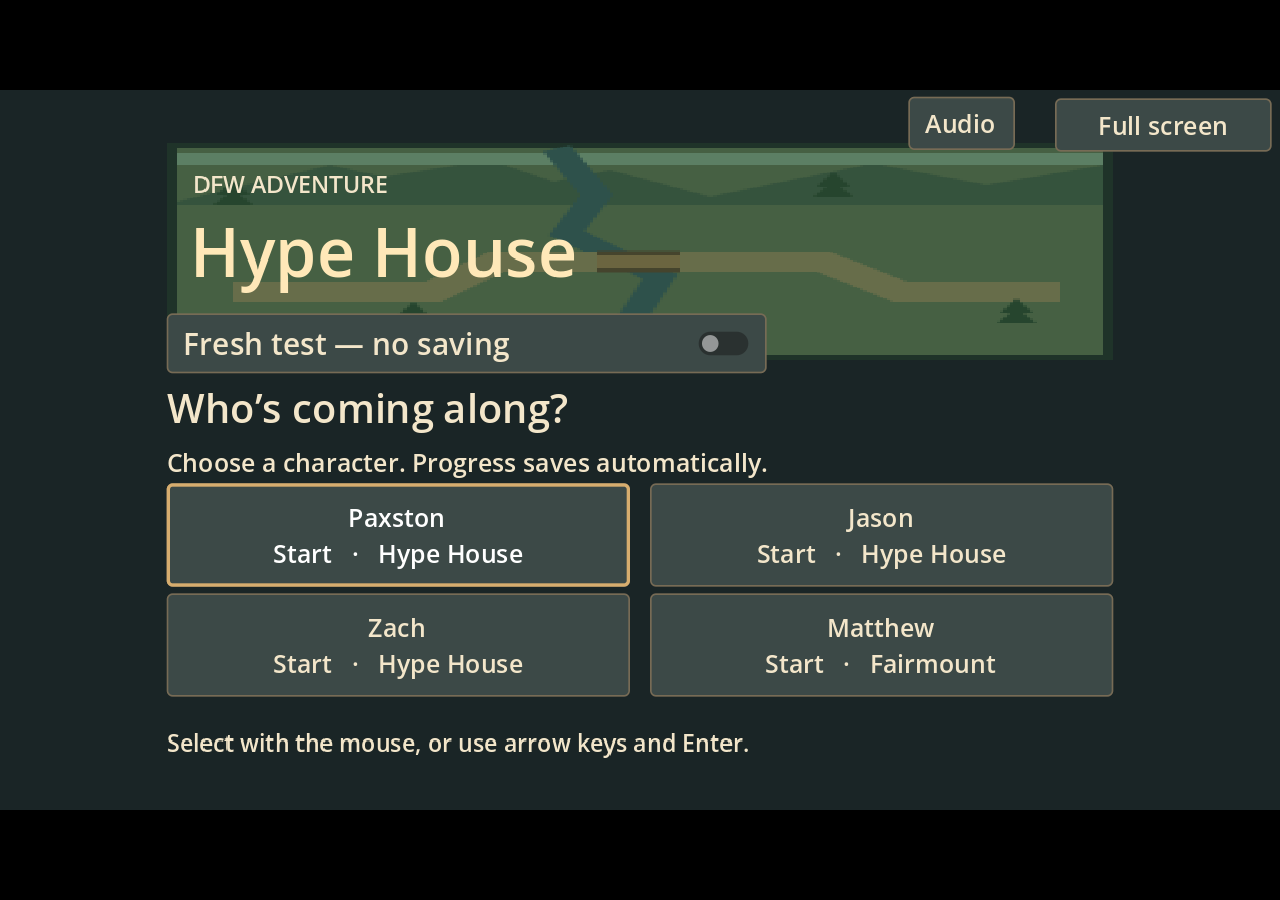
==== game/index.html @ cc2c7711 "Publish the Hype House playtest and DFW Adventure homepage" ====
<!DOCTYPE html>
<html lang="en">
	<head>
		<meta charset="utf-8">
		<meta name="viewport" content="width=device-width, user-scalable=no, initial-scale=1.0">
		<title>DFW Adventure</title>
		<style>
html, body, #canvas {
	margin: 0;
	padding: 0;
	border: 0;
}

body {
	color: white;
	background-color: black;
	overflow: hidden;
	touch-action: none;
}

#canvas {
	display: block;
}

#canvas:focus {
	outline: none;
}

#status, #status-splash, #status-progress {
	position: absolute;
	left: 0;
	right: 0;
}

#status, #status-splash {
	top: 0;
	bottom: 0;
}

#status {
	background-color: #242424;
	display: flex;
	flex-direction: column;
	justify-content: center;
	align-items: center;
	visibility: hidden;
}

#status-splash {
	max-height: 100%;
	max-width: 100%;
	margin: auto;
}

#status-splash.show-image--false {
	display: none;
}

#status-splash.fullsize--true {
	height: 100%;
	width: 100%;
	object-fit: contain;
}

#status-splash.use-filter--false {
	image-rendering: pixelated;
}

#status-progress, #status-notice {
	display: none;
}

#status-progress {
	bottom: 10%;
	width: 50%;
	margin: 0 auto;
}

#status-notice {
	background-color: #5b3943;
	border-radius: 0.5rem;
	border: 1px solid #9b3943;
	color: #e0e0e0;
	font-family: 'Noto Sans', 'Droid Sans', Arial, sans-serif;
	line-height: 1.3;
	margin: 0 2rem;
	overflow: hidden;
	padding: 1rem;
	text-align: center;
	z-index: 1;
}
		</style>
		<meta name="robots" content="noindex, nofollow">
	</head>
	<body>
		<canvas id="canvas">
			Your browser does not support the canvas tag.
		</canvas>

		<noscript>
			Your browser does not support JavaScript.
		</noscript>

		<div id="status">
			<img id="status-splash" class="show-image--true fullsize--true use-filter--true" src="index.png" alt="">
			<progress id="status-progress"></progress>
			<div id="status-notice"></div>
		</div>

		<script src="index.js"></script>
		<script>
const GODOT_CONFIG = {"args":[],"canvasResizePolicy":2,"emscriptenPoolSize":8,"ensureCrossOriginIsolationHeaders":true,"executable":"index","experimentalVK":false,"fileSizes":{"index.pck":10620804,"index.wasm":10054758},"focusCanvas":true,"gdextensionLibs":[],"godotPoolSize":4};
const GODOT_THREADS_ENABLED = false;
const engine = new Engine(GODOT_CONFIG);

(function () {
	const statusOverlay = document.getElementById('status');
	const statusProgress = document.getElementById('status-progress');
	const statusNotice = document.getElementById('status-notice');

	let initializing = true;
	let statusMode = '';

	function setStatusMode(mode) {
		if (statusMode === mode || !initializing) {
			return;
		}
		if (mode === 'hidden') {
			statusOverlay.remove();
			initializing = false;
			return;
		}
		statusOverlay.style.visibility = 'visible';
		statusProgress.style.display = mode === 'progress' ? 'block' : 'none';
		statusNotice.style.display = mode === 'notice' ? 'block' : 'none';
		statusMode = mode;
	}

	function setStatusNotice(text) {
		while (statusNotice.lastChild) {
			statusNotice.removeChild(statusNotice.lastChild);
		}
		const lines = text.split('\n');
		lines.forEach((line) => {
			statusNotice.appendChild(document.createTextNode(line));
			statusNotice.appendChild(document.createElement('br'));
		});
	}

	function displayFailureNotice(err) {
        parent.postMessage({type: 'dfw-game-error'}, location.origin);
		console.error(err);
		if (err instanceof Error) {
			setStatusNotice(err.message);
		} else if (typeof err === 'string') {
			setStatusNotice(err);
		} else {
			setStatusNotice('An unknown error occurred.');
		}
		setStatusMode('notice');
		initializing = false;
	}

	const missing = Engine.getMissingFeatures({
		threads: GODOT_THREADS_ENABLED,
	});

	if (missing.length !== 0) {
		if (GODOT_CONFIG['serviceWorker'] && GODOT_CONFIG['ensureCrossOriginIsolationHeaders'] && 'serviceWorker' in navigator) {
			let serviceWorkerRegistrationPromise;
			try {
				serviceWorkerRegistrationPromise = navigator.serviceWorker.getRegistration();
			} catch (err) {
				serviceWorkerRegistrationPromise = Promise.reject(new Error('Service worker registration failed.'));
			}
			// There's a chance that installing the service worker would fix the issue
			Promise.race([
				serviceWorkerRegistrationPromise.then((registration) => {
					if (registration != null) {
						return Promise.reject(new Error('Service worker already exists.'));
					}
					return registration;
				}).then(() => engine.installServiceWorker()),
				// For some reason, `getRegistration()` can stall
				new Promise((resolve) => {
					setTimeout(() => resolve(), 2000);
				}),
			]).then(() => {
				// Reload if there was no error.
				window.location.reload();
			}).catch((err) => {
				console.error('Error while registering service worker:', err);
			});
		} else {
			// Display the message as usual
			const missingMsg = 'Error\nThe following features required to run Godot projects on the Web are missing:\n';
			displayFailureNotice(missingMsg + missing.join('\n'));
		}
	} else {
		setStatusMode('progress');
		engine.startGame({
			'onProgress': function (current, total) {
				if (current > 0 && total > 0) {
					statusProgress.value = current;
					statusProgress.max = total;
				} else {
					statusProgress.removeAttribute('value');
					statusProgress.removeAttribute('max');
				}
			},
		}).then(() => {
			setStatusMode('hidden');
                parent.postMessage({type: 'dfw-game-started'}, location.origin);
		}, displayFailureNotice);
	}
}());
		</script>
	</body>
</html>
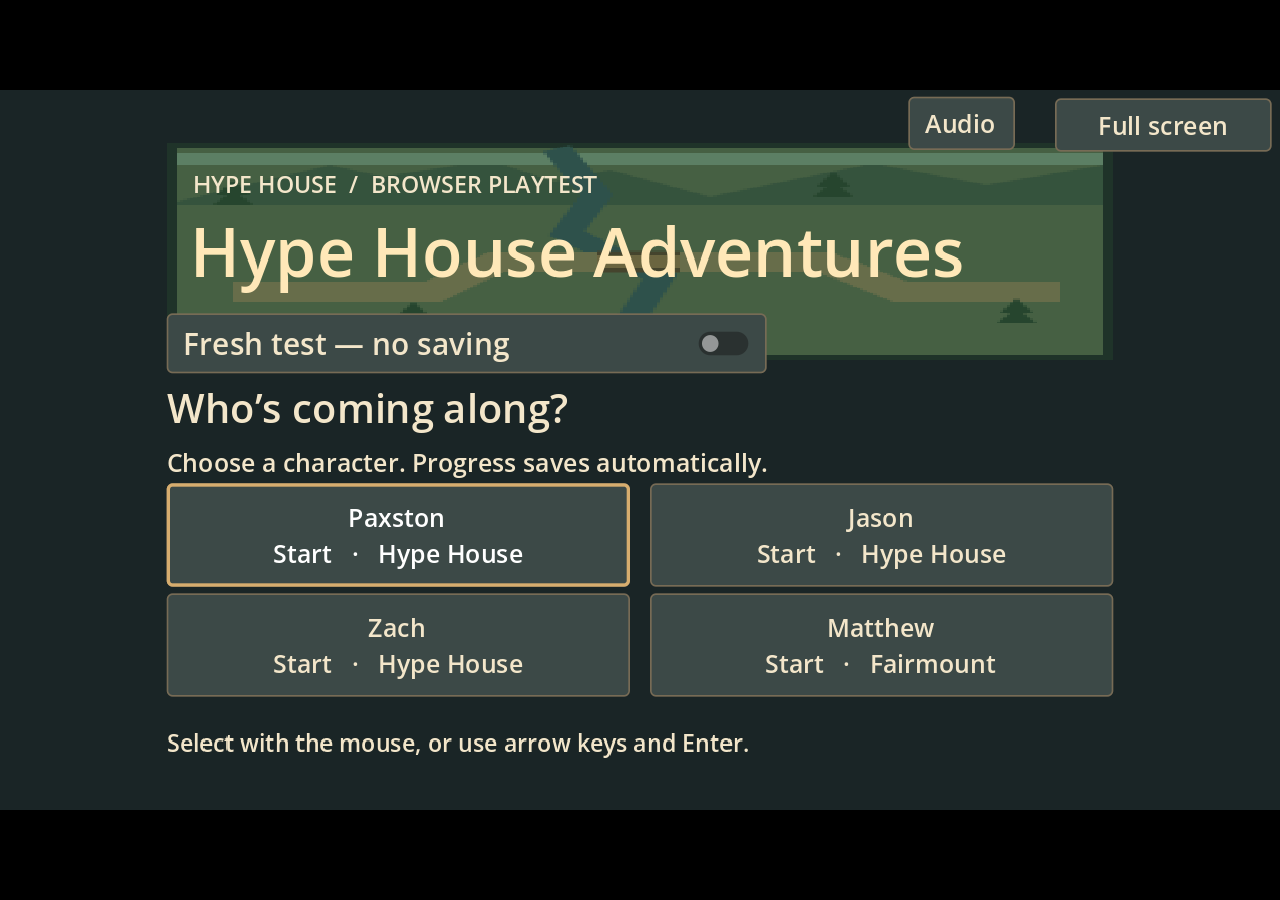
==== commit b561ed64: "Publish Hype House Adventures branding and the living room playtest cover" ====
--- a/game/index.html
+++ b/game/index.html
@@ -3,7 +3,7 @@
 	<head>
 		<meta charset="utf-8">
 		<meta name="viewport" content="width=device-width, user-scalable=no, initial-scale=1.0">
-		<title>DFW Adventure</title>
+		<title>Hype House Adventures</title>
 		<style>
 html, body, #canvas {
 	margin: 0;
@@ -109,7 +109,7 @@
 
 		<script src="index.js"></script>
 		<script>
-const GODOT_CONFIG = {"args":[],"canvasResizePolicy":2,"emscriptenPoolSize":8,"ensureCrossOriginIsolationHeaders":true,"executable":"index","experimentalVK":false,"fileSizes":{"index.pck":10620804,"index.wasm":10054758},"focusCanvas":true,"gdextensionLibs":[],"godotPoolSize":4};
+const GODOT_CONFIG = {"args":[],"canvasResizePolicy":2,"emscriptenPoolSize":8,"ensureCrossOriginIsolationHeaders":true,"executable":"index","experimentalVK":false,"fileSizes":{"index.pck":10620820,"index.wasm":10054758},"focusCanvas":true,"gdextensionLibs":[],"godotPoolSize":4};
 const GODOT_THREADS_ENABLED = false;
 const engine = new Engine(GODOT_CONFIG);
 
